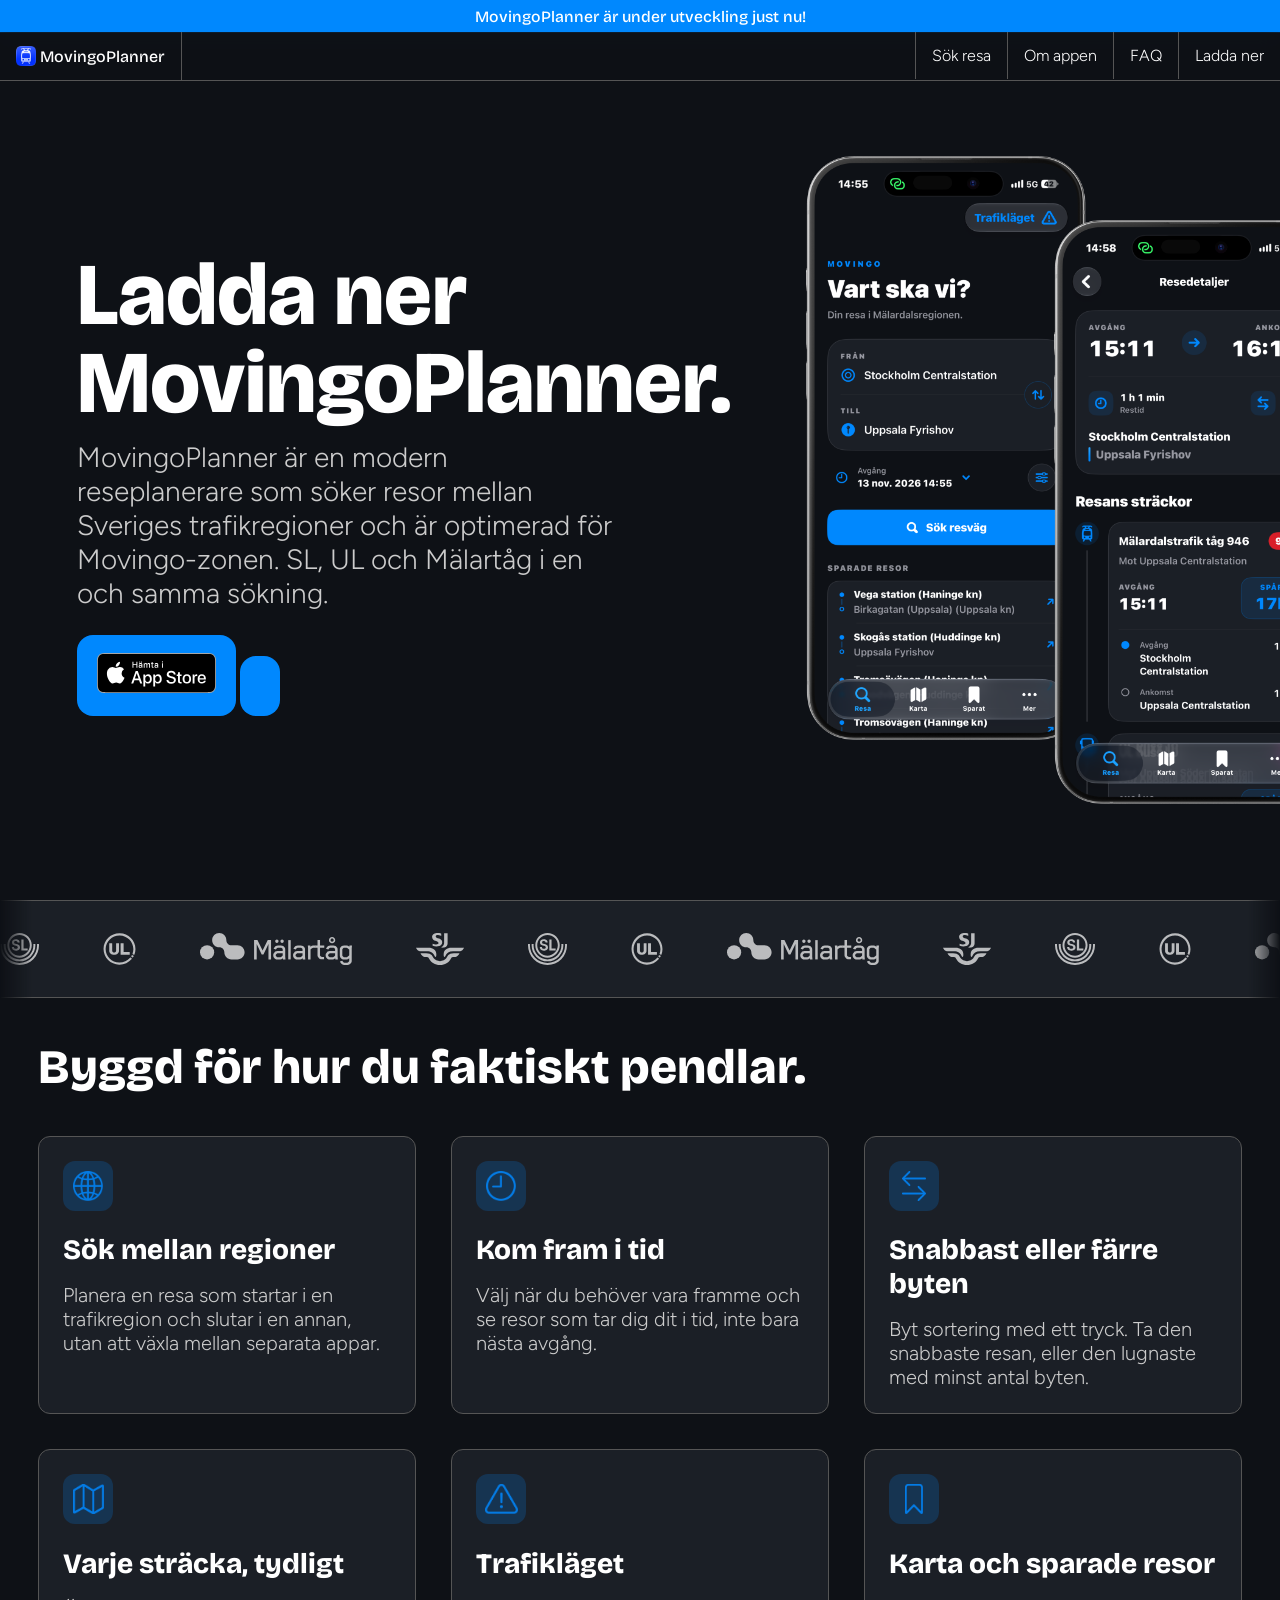
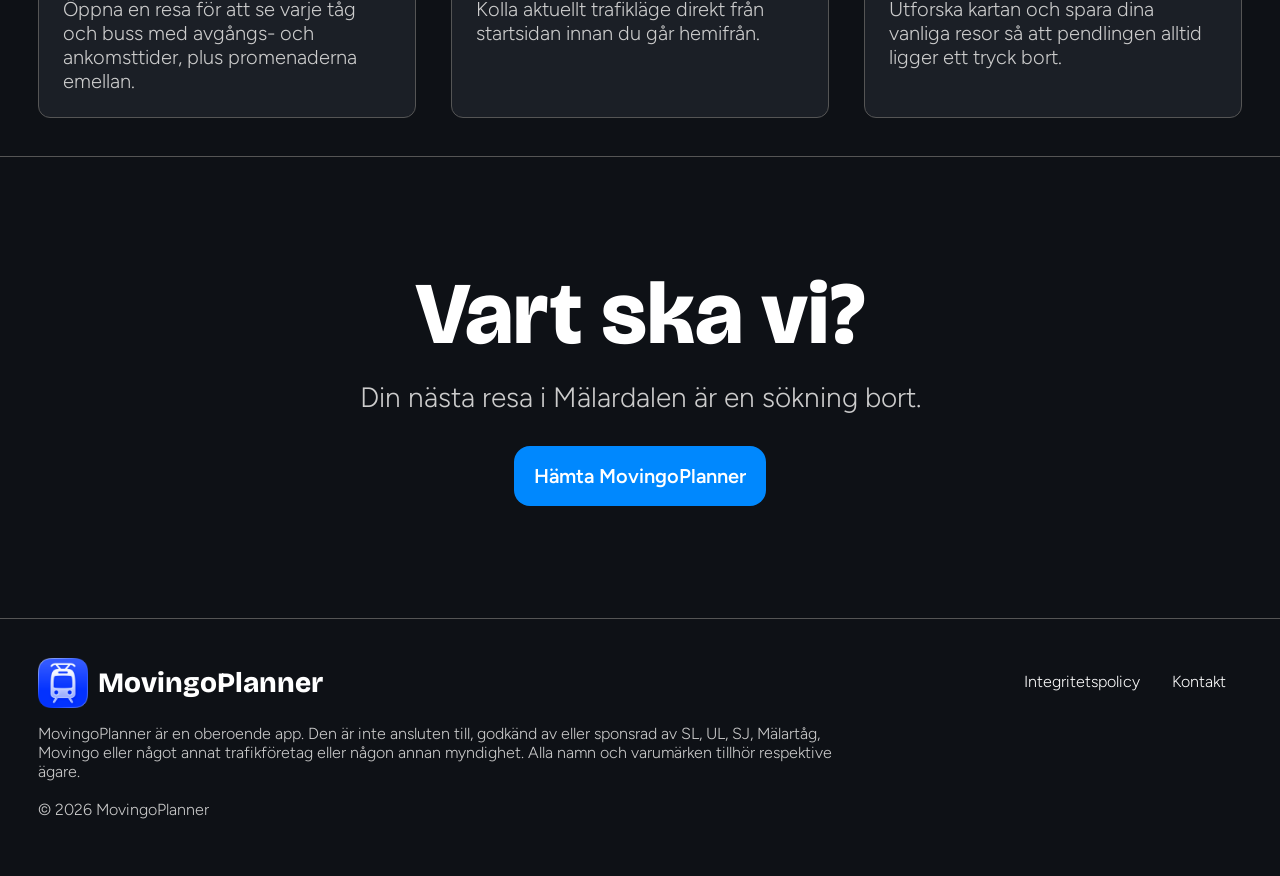
==== downloads/index.html @ c6e95aa0 "Many changes" ====
<!DOCTYPE html>
<html lang="en">
<head>
    <meta charset="UTF-8">
    <meta name="viewport" content="width=device-width, initial-scale=1.0">

    <link rel="shortcut icon" href="../img/logo.png" type="image/x-icon">

    <link rel="preconnect" href="https://fonts.googleapis.com">
    <link rel="preconnect" href="https://fonts.gstatic.com" crossorigin>
    <link href="https://fonts.googleapis.com/css2?family=Bricolage+Grotesque:opsz,wght@12..96,200..800&family=Figtree:ital,wght@0,300..900;1,300..900&display=swap" rel="stylesheet">
    
    <link rel="stylesheet" href="../css/styles.css">

    <title>MovingoPlanner</title>
</head>
<body>
    <header>MovingoPlanner är under utveckling just nu!</header>
    <nav id="navbar">
        <ul>
            <li id="logo"><a href="../"><img src="../img/logo.png" alt="MovingoPlanner logga">MovingoPlanner</a></li>
            <li id="nav-link"><a href="../downloads/">Ladda ner</a></li>
            <li id="nav-link"><a href="../faq/">FAQ</a></li>
            <li id="nav-link"><a href="../about/">Om appen</a></li>
            <li id="nav-link"><a href="../search-journey/">Sök resa</a></li>
        </ul>
    </nav>

    <section id="hero_sec">
        <div class="flex-container">
            <main>
                <h1>Ladda ner MovingoPlanner.</h1>
                <p>MovingoPlanner är en modern reseplanerare som söker resor mellan Sveriges trafikregioner och är optimerad för Movingo-zonen. SL, UL och Mälartåg i en och samma sökning.</p>
                <a href="#appLink_sec"><img src="../img/appstore.svg" alt=""></a>
                <a href="#logoMarquee_sec"><img src="../img/googleplay.svg" alt="tshgd"></a>
            </main>
            <aside>
                <div>
                    <img src="../img/app_mockup_home.png" alt="Telefon modell som visar appen.">
                    <img id="top_img" src="../img/app_mockup_journey.png" alt="Telefon modell som visar appen.">
                </div>
            </aside>
        </div>
    </section>

    <section id="logoMarquee_sec">
        <div class="logo-track">

            <div class="logo-group">
                <img src="../img/sl.svg" alt="SL">
                <img src="../img/ul.svg" alt="UL">
                <img src="../img/malartag.svg" alt="Mälartåg">
                <img src="../img/sj.svg" alt="SJ">

                <img src="../img/sl.svg" alt="" aria-hidden="true">
                <img src="../img/ul.svg" alt="" aria-hidden="true">
                <img src="../img/malartag.svg" alt="" aria-hidden="true">
                <img src="../img/sj.svg" alt="" aria-hidden="true">

                <img src="../img/sl.svg" alt="" aria-hidden="true">
                <img src="../img/ul.svg" alt="" aria-hidden="true">
                <img src="../img/malartag.svg" alt="" aria-hidden="true">
                <img src="../img/sj.svg" alt="" aria-hidden="true">
            </div>

            <div class="logo-group" aria-hidden="true">
                <img src="../img/sl.svg" alt="">
                <img src="../img/ul.svg" alt="">
                <img src="../img/malartag.svg" alt="">
                <img src="../img/sj.svg" alt="">
                
                <img src="../img/sl.svg" alt="">
                <img src="../img/ul.svg" alt="">
                <img src="../img/malartag.svg" alt="">
                <img src="../img/sj.svg" alt="">
 
                <img src="../img/sl.svg" alt="">
                <img src="../img/ul.svg" alt="">
                <img src="../img/malartag.svg" alt="">
                <img src="../img/sj.svg" alt="">
            </div>
        </div>
    </section>

    <section id="info_sec">
        <div>
            <h2>Byggd för hur du faktiskt pendlar.</h2>

            <div class="flex-container">
                <div>
                    <div>
                        <img src="../img/globe.png" alt="logga">
                    </div>
                    <h3>Sök mellan regioner</h3>
                    <p>Planera en resa som startar i en trafikregion och slutar i en annan, utan att växla mellan separata appar.</p>
                </div>
                <div>
                    <div>
                        <img src="../img/clock.png" alt="logga">
                    </div>
                    <h3>Kom fram i tid</h3>
                    <p>Välj när du behöver vara framme och se resor som tar dig dit i tid, inte bara nästa avgång.</p>
                </div>
                <div>
                    <div>
                        <img src="../img/arrow.png" alt="logga">
                    </div>
                    <h3>Snabbast eller färre byten</h3>
                    <p>Byt sortering med ett tryck. Ta den snabbaste resan, eller den lugnaste med minst antal byten.</p>
                </div>
                <div>
                    <div>
                        <img src="../img/map.png" alt="logga">
                    </div>
                    <h3>Varje sträcka, tydligt</h3>
                    <p>Öppna en resa för att se varje tåg och buss med avgångs- och ankomsttider, plus promenaderna emellan.</p>
                </div>
                <div>
                    <div>
                        <img src="../img/danger.png" alt="logga">
                    </div>
                    <h3>Trafikläget</h3>
                    <p>Kolla aktuellt trafikläge direkt från startsidan innan du går hemifrån.</p>
                </div>
                <div>
                    <div>
                        <img src="../img/bookmark.png" alt="logga">
                    </div>
                    <h3>Karta och sparade resor</h3>
                    <p>Utforska kartan och spara dina vanliga resor så att pendlingen alltid ligger ett tryck bort.</p>
                </div>
            </div>
        </div>
    </section>

    <section id="appLink_sec">
        <h1>Vart ska vi?</h1>
        <p>Din nästa resa i Mälardalen är en sökning bort.</p>
        <a href="/downloads/">
            Hämta MovingoPlanner
        </a>
    </section>

    <footer>
        <main>
            <div id="logo">
                <a href="/">
                    <img src="../img/logo.png" alt="MovingoPlanner logga">
                    <h3>MovingoPlanner</h3>
                </a>
            </div>
                
            <p>MovingoPlanner är en oberoende app. Den är inte ansluten till, godkänd av eller sponsrad av SL, UL, SJ, Mälartåg, Movingo eller något annat trafikföretag eller någon annan myndighet. Alla namn och varumärken tillhör respektive ägare.<br><br>&copy; 2026 MovingoPlanner</p>
        </main>
        <aside>
            <ul>
                <li><a href="/contact/">Kontakt</a></li>
                <li><a href="/privacy-policy/">Integritetspolicy</a></li>
            </ul>
        </aside>
    </footer>

</body>
</html>
---- css/styles.css ----
body {
    background-color: #0E1116;
    margin: 0;
}

html {
  scroll-behavior: smooth;
}

nav a img {
    height: 19.5px;
    padding-right: 4px;
}

nav {
    width: 100vw;
    height: 47.5px;

    background-color: rgba(14, 17, 22, 0.8);
    backdrop-filter: blur(10px);

    border-bottom: #555 1px solid;

    z-index: 100;
    position: fixed;
    top: 3.6vh;
}

nav ul {
    list-style-type: none;
    margin: 0;
    padding: 0;
    overflow: hidden;
}

nav ul li {
    float: right;
}

nav ul li a {
    display: block;
    color: white;
    text-align: center;
    padding: 14px 16px;
    text-decoration: none;
  
    font-family: "Figtree", sans-serif;
    font-optical-sizing: auto;
    font-weight: 300;
    font-style: normal;

    border-left: #555 1px solid;
}

nav ul li a:hover {
    background-color: #1b1f26;
}

#logo {
    float: left;

    display: flex;
    align-items: center;

    align-content: center;
}

#logo a {
    font-family: "Bricolage Grotesque", sans-serif;
    font-optical-sizing: auto;
    font-weight: 500;
    font-style: normal;
    font-variation-settings: "wdth" 100;

    display: flex;
    align-items: center;

    border-right: #555 1px solid;

    border-left: none;
}

h1 {
    font-family: "Bricolage Grotesque", sans-serif;
    font-optical-sizing: auto;
    font-weight: 800;
    font-style: normal;
    font-variation-settings: "wdth" 100;

    line-height: 1;
    
    font-size: clamp(48px, calc(30.857px + 4.762vw), 88px);
    
    color: white;
}

h2 {
    font-family: "Bricolage Grotesque", sans-serif;
    font-optical-sizing: auto;
    font-weight: 800;
    font-style: normal;
    font-variation-settings: "wdth" 100;

    font-size: clamp(24px, calc(13.714px + 2.857vw), 48px);

    color: white;
}

h3 {
    font-family: "Bricolage Grotesque", sans-serif;
    font-optical-sizing: auto;
    font-weight: 800;
    font-style: normal;
    font-variation-settings: "wdth" 100;

    font-size: clamp(18px, calc(13.714px + 1.19vw), 28px);

    color: white;
    margin: 0;
    margin-bottom: 1rem;
}

p {
    font-family: "Figtree", sans-serif;
    font-optical-sizing: auto;
    font-weight: 300;
    font-style: normal;

    color: #ccc;
}

header {
    font-family: "Bricolage Grotesque", sans-serif;
    font-optical-sizing: auto;
    font-weight: 500;
    font-style: normal;
    font-variation-settings:
        "wdth" 100;

    font-size: 1.75vh;

    color: white;

    text-align: center;
    width: 100vw;

    padding: 0.75vh 0;

    background-color: rgba(0, 136, 254);

    z-index: 100;
    position: fixed;
    top: 0;
    left: 0;
}

section a {
    padding: 18px 20px;
    background-color: rgba(0, 136, 254);
    border-radius: 16px;
    color: white;
    text-decoration: none;

    font-family: "Figtree", sans-serif;
    font-optical-sizing: auto;
    font-weight: 600;
    font-style: normal;

    font-size: clamp(10px, calc(5.714px + 1.19vw), 20px);
}

section a.alternate-btn {
    background-color: #1b1f26;
    border: #555 1px solid;

    color: white;
}

#hero_sec a,
#appLink_sec a {
    display: inline-block;
}

.flex-container {
    display: flex;
}

#hero_sec .flex-container {
    gap: 15vw;
    align-items: center;
}

#hero_sec {
    margin: 0 6vw;
    height: 100vh;
    display: flex;
    flex-direction: column;
    justify-content: center;
}

#hero_sec p {
    font-size: clamp(18px, calc(13.714px + 1.19vw), 28px);
}

#hero_sec main {
    float: left;
    width: 42vw;
}

#hero_sec aside {
    float: right;
    width: 42vw;
}

#hero_sec main h1, #hero_sec main p, #hero_sec main a {
    margin: 1vw 0;
}

#hero_sec main h1 {
    margin-top: calc(3.6vh + 47.5px);
}

#hero_sec aside img {
    width: 17.5rem;
}

#top_img {
    position: absolute;

    margin: 5vw 0 0 -2.5vw;

    z-index: 1;
}

@media (max-width: 1200px) {

    #hero_sec aside img {
        width: 12.5rem;
    }

    #top_img {
        position: absolute;

        margin: 5vw 0 0 -4.5vw;

        z-index: 1;
    }
}

@media (max-width: 850px) {
    #hero_sec main {
        width: 100vw;
    }

    #hero_sec aside {
        display: none;
    }
}

#logoMarquee_sec {
    overflow: hidden;
    width: 100%;
    padding: 2rem 0;
    background: #1b1f26;

    box-sizing: border-box;

    border-top: #555 1px solid;
    border-bottom: #555 1px solid;

    mask-image: linear-gradient(
        to right,
        transparent,
        #0e1116 2.5%,
        #0e1116 97.5%,
        transparent
    );
    -webkit-mask-image: linear-gradient(
        to right,
        transparent,
        #0e1116 2.5%,
        #0e1116 97.5%,
        transparent
    );
}

.logo-track {
    display: flex;
    width: max-content;
    animation: scroll-logos 20s linear infinite;
}

#logoMarquee_sec:hover .logo-track {
    animation-play-state: paused;
}

.logo-group {
    display: flex;
    align-items: center;
    gap: 4rem;
    padding-right: 4rem; 
}

.logo-group img {
    height: 2rem; 
    width: auto;
    object-fit: contain;
    filter: brightness(0) invert(1);
    opacity: 0.7;
    transition: filter 0.3s ease, opacity 0.3s ease;
}

.logo-group img:hover {
    filter: grayscale(0%);
    opacity: 1;
}

@keyframes scroll-logos {
    0% {
        transform: translateX(0);
    }
    100% {
        transform: translateX(-50%);
    }
}

@media (prefers-reduced-motion: reduce) {
    .logo-track {
        animation: none;
        flex-wrap: wrap;
        justify-content: center;
        width: 100%;
    }
    .logo-group[aria-hidden="true"] {
        display: none;
    }
}

#info_sec {
    margin: 3vw;
    height: auto;
}

#info_sec p {
    font-size: clamp(10px, calc(5.714px + 1.19vw), 20px);
}

#info_sec .flex-container {
    justify-content: space-between;
    gap: 2.75vw;
    flex-wrap: wrap;
}   

#info_sec .flex-container div {
    background-color: #1b1f26;
    padding: 1.5rem;
    flex: 1;
    border: #555 1px solid;
    border-radius: 12px;
    min-width: 25vw; 
}

#info_sec .flex-container div p {
    margin: 0px;

}

#info_sec .flex-container div div {
    background-color: rgba(0, 136, 254, 0.2);
    height: 50px;
    width: 50px;
    min-width: 50px;
    padding: 0;

    display: flex;
    justify-content: center;
    margin-bottom: 2.5vh;
    border: none;
}

#info_sec .flex-container div div img {
    height: 30px;
    margin: 10px;

    filter: brightness(0) saturate(100%) invert(41%) sepia(73%) saturate(3810%) hue-rotate(191deg) brightness(100%) contrast(100%);
}

#appLink_sec {
    padding: 12.5vh 0;
    width: 100vw;
    text-align: center;
    border-top: #555 1px solid;
}

#appLink_sec h1{
    margin-top: 0;
    margin-bottom: 2.5vh;
}
#appLink_sec p {
    font-size: clamp(18px, calc(13.714px + 1.19vw), 28px);
    margin-top: 0;
    margin-bottom: 3.5vh;
}

footer {
    background-color: #1b1f26;

    width: 100vw;

    border-top: #555 1px solid;
}

footer .flex-container {
    display: flex;
    align-items: center;
}

footer #logo {
    float: none;
    width: auto;
    display: flex;
    align-items: center;
}

footer #logo a {
    display: flex;
    align-items: center;
    gap: 10px;

    text-decoration: none;
    border: none;
}

footer #logo h3 {
    margin: 0;
}

footer #logo img {
    height: 50px;
    width: auto;
    display: block;
}

footer main {
    float: left;
    width: 65.5%;
    height: 20vh;
    padding: 3vw;
    padding-right: 1.5vw;
}

footer main p {
    clear: both;
}

footer aside {
    float: right;
    width: 25.5%;
    height: 20vh;
    padding: 3vw;
    padding-left: 1.5vw;
}

footer ul {
    list-style-type: none;
    margin: 0;
    padding: 0;
    overflow: hidden;
}

footer ul li {
    float: right;
}

footer ul li a {
    display: block;
    color: white;
    text-align: center;
    padding: 14px 16px;
    text-decoration: none;
  
    font-family: "Figtree", sans-serif;
    font-optical-sizing: auto;
    font-weight: 300;
    font-style: normal;
}

footer ul li a:hover {
    background-color: #555;
}


form  {
    font-family: "Bricolage Grotesque", sans-serif;
    font-optical-sizing: auto;
    font-weight: 500;
    font-style: normal;
    font-variation-settings:
        "wdth" 100;

    color: white;
}

#location_sec {
    display: flex;
    justify-content: space-between;
    align-items: flex-end;
    gap: 5rem;
    width: 90vw;
}

#location_sec input[id=origin], #location_sec input[id=destination] {
    height: 45px;
    width: 20vw;
}

#location_sec button{
    border-radius: 50%;
    height: 50px;
    width: 50px;
    border: #555 1px solid;
}

#location_sec button img {
    height: 25px;
    margin: auto;
}

#faq_sec {
    margin: 15vh 3vw;
}

.faq-container {
    max-width: 800px; 
    margin: 50px auto; 
    padding: 20px;

    font-family: "Figtree", sans-serif;
    font-optical-sizing: auto;
    font-weight: 300;
    font-style: normal;

    color: white;
}

.faq-accordion {
    border: #555 1px solid;
    border-radius: 16px;
    background-color: #1b1f26;
}

.faq-item {
    border-bottom: 1px solid #555;
    overflow: hidden; 
    color: #fff;
}

.faq-item-last {
    border-bottom: none;
}

.faq-question {
    background-color: #1b1f26;
    color: white;

    font-family: "Figtree", sans-serif;
    font-optical-sizing: auto;
    font-weight: 300;
    font-style: normal;

    width: 100%;
    padding: 20px;
    text-align: left;
    font-size: 18px;
    border: none;
    outline: none;
    cursor: pointer;
    position: relative;
    transition: background-color 0.3s ease;

    border-radius: 16px;
}

.faq-question:hover {
    background-color: #1b1f26;
}

.faq-question .arrow {
    position: absolute;
    right: 20px;
    transition: transform 0.3s ease;
}

.faq-question.active .arrow {
    transform: scale(-1); 
}

.faq-answer {
    max-height: 0; 
    overflow: hidden;
    transition: max-height 0.3s ease;
    background-color: #1b1f26;

    border-radius: 16px;
}

.faq-answer p {
    padding: 20px;
    font-size: 16px;
    line-height: 1.5;
}
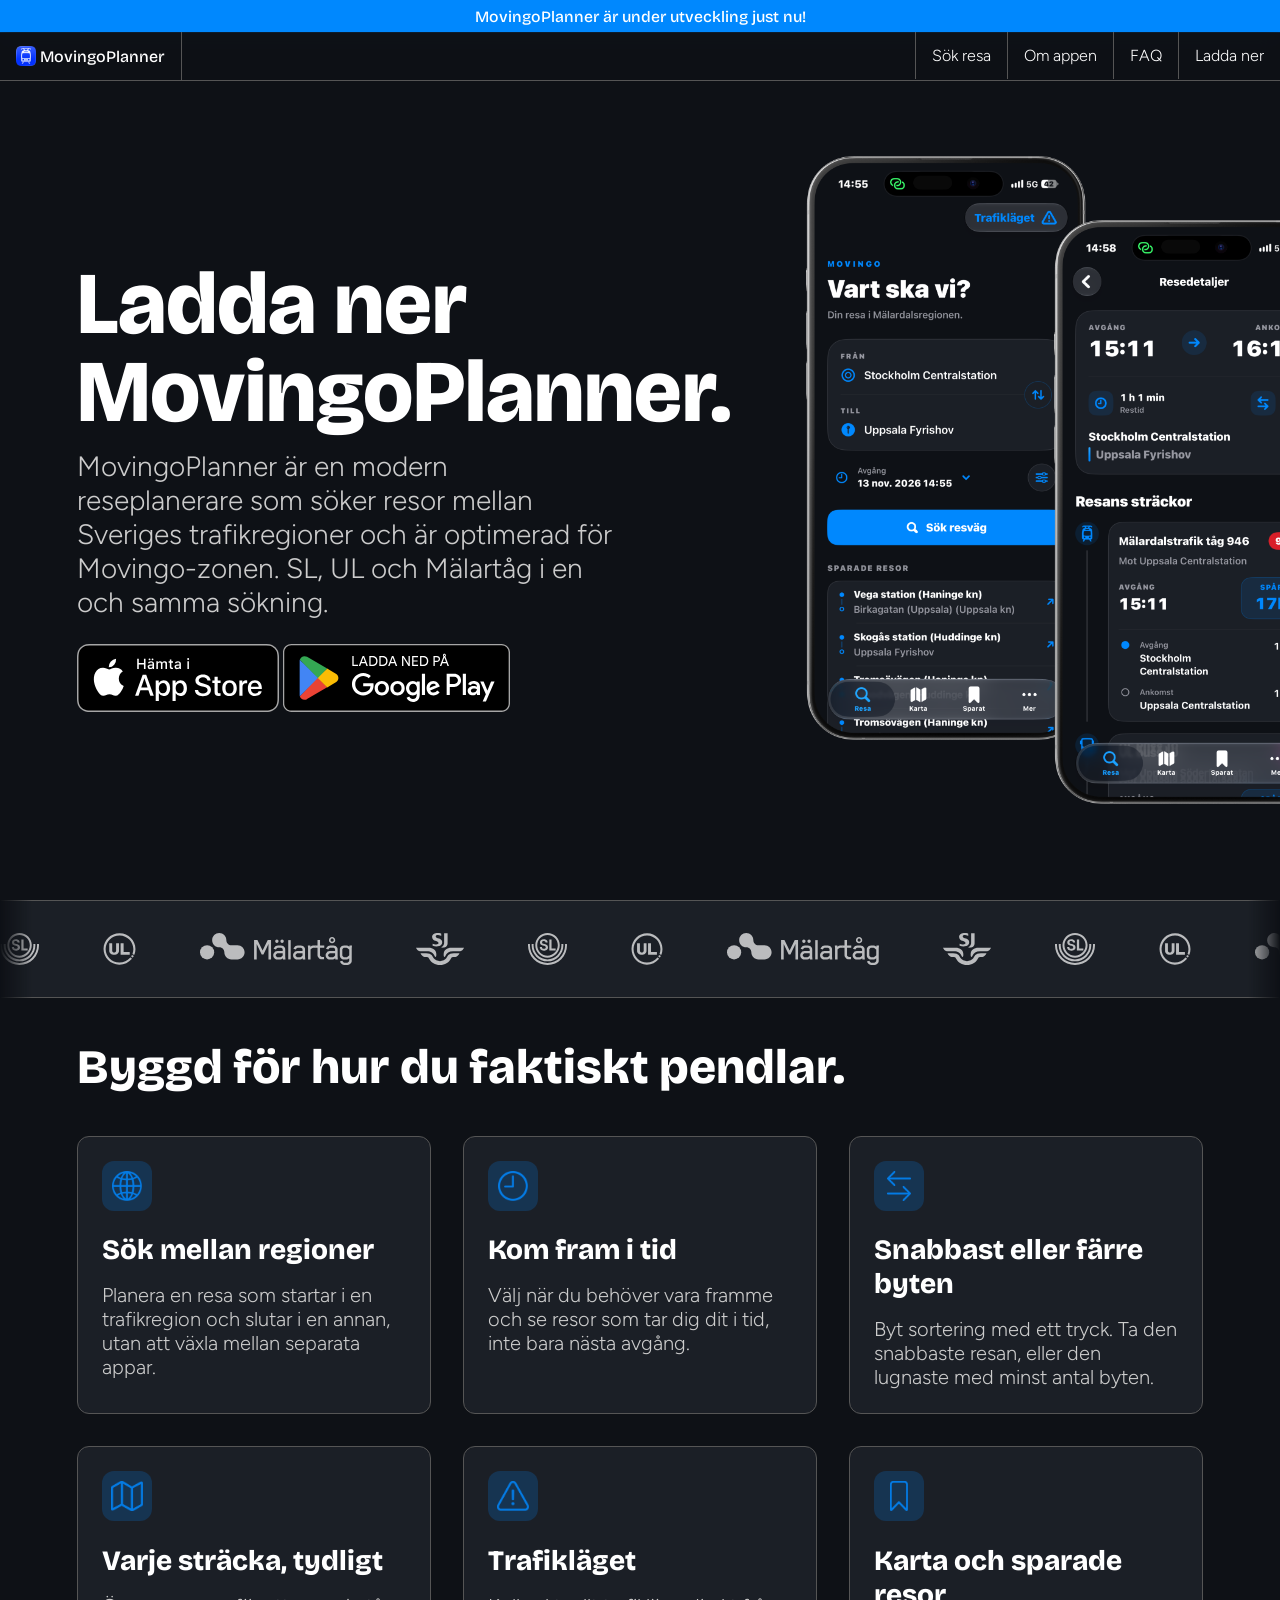
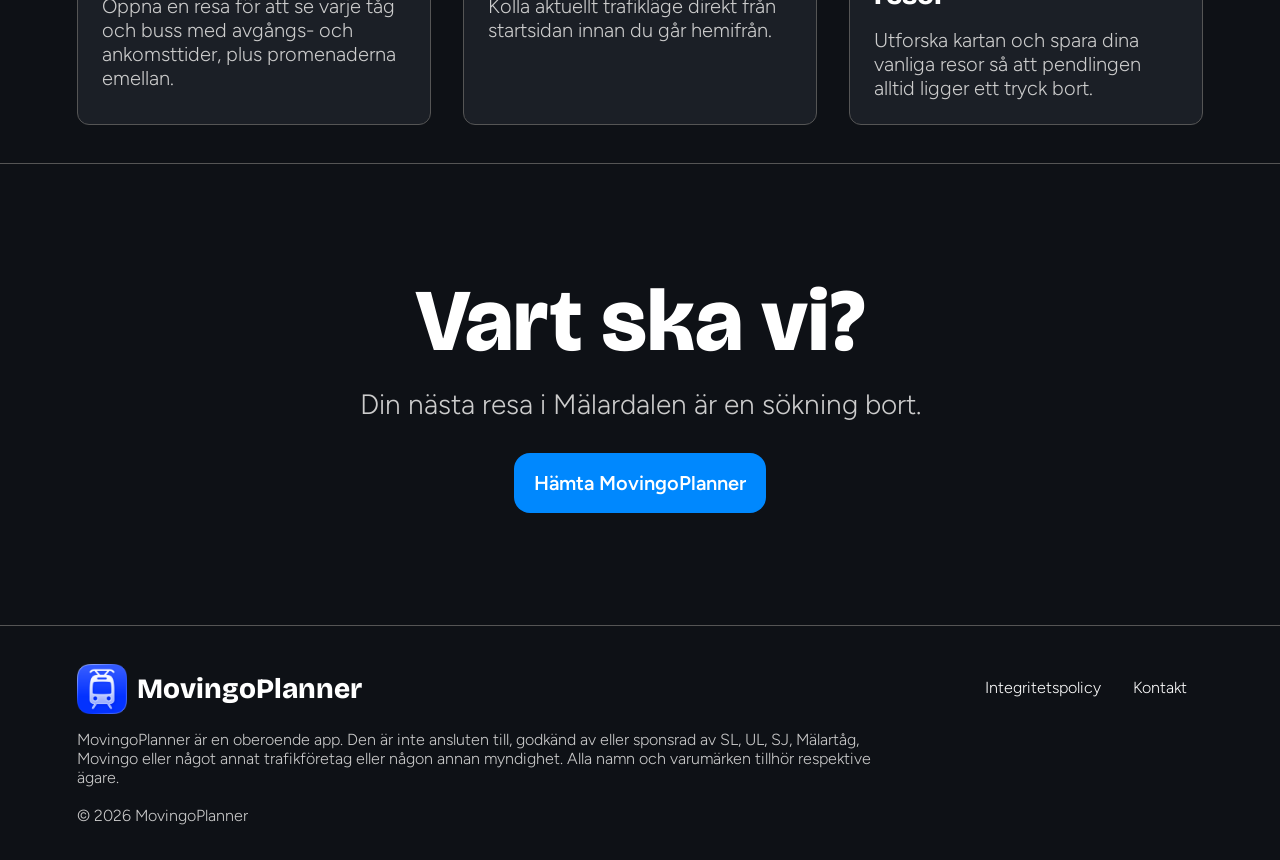
==== commit 953c3fde: "Updated margins" ====
--- a/downloads/index.html
+++ b/downloads/index.html
@@ -31,8 +31,8 @@
             <main>
                 <h1>Ladda ner MovingoPlanner.</h1>
                 <p>MovingoPlanner är en modern reseplanerare som söker resor mellan Sveriges trafikregioner och är optimerad för Movingo-zonen. SL, UL och Mälartåg i en och samma sökning.</p>
-                <a href="#appLink_sec"><img src="../img/appstore.svg" alt=""></a>
-                <a href="#logoMarquee_sec"><img src="../img/googleplay.svg" alt="tshgd"></a>
+                <a class="img-btn" href="#appLink_sec"><img src="../img/appstore.svg" alt=""></a>
+                <a class="img-btn" href="#logoMarquee_sec"><img src="../img/google_play.svg" alt="tshgd"></a>
             </main>
             <aside>
                 <div>
--- a/css/styles.css
+++ b/css/styles.css
@@ -172,8 +172,19 @@
 section a.alternate-btn {
     background-color: #1b1f26;
     border: #555 1px solid;
-
-    color: white;
+}
+
+.img-btn {
+    padding: 0;
+    background-color: none;
+    border-radius: none;
+    border: none; 
+    color: none;
+    height: 7vh;
+}
+
+.img-btn img {
+    height: 7.5vh;
 }
 
 #hero_sec a,
@@ -337,7 +348,7 @@
 }
 
 #info_sec {
-    margin: 3vw;
+    margin: 3vw 6vw;
     height: auto;
 }
 
@@ -347,7 +358,7 @@
 
 #info_sec .flex-container {
     justify-content: space-between;
-    gap: 2.75vw;
+    gap: 2.5vw;
     flex-wrap: wrap;
 }   
 
@@ -357,7 +368,7 @@
     flex: 1;
     border: #555 1px solid;
     border-radius: 12px;
-    min-width: 25vw; 
+    min-width: 20vw; 
 }
 
 #info_sec .flex-container div p {
@@ -443,9 +454,9 @@
 
 footer main {
     float: left;
-    width: 65.5%;
-    height: 20vh;
-    padding: 3vw;
+    width: 62.5%;
+    height: 17.5vh;
+    padding: 3vw 6vw;
     padding-right: 1.5vw;
 }
 
@@ -455,9 +466,9 @@
 
 footer aside {
     float: right;
-    width: 25.5%;
-    height: 20vh;
-    padding: 3vw;
+    width: 22.5%;
+    height: 17.5vh;
+    padding: 3vw 6vw;
     padding-left: 1.5vw;
 }
 
